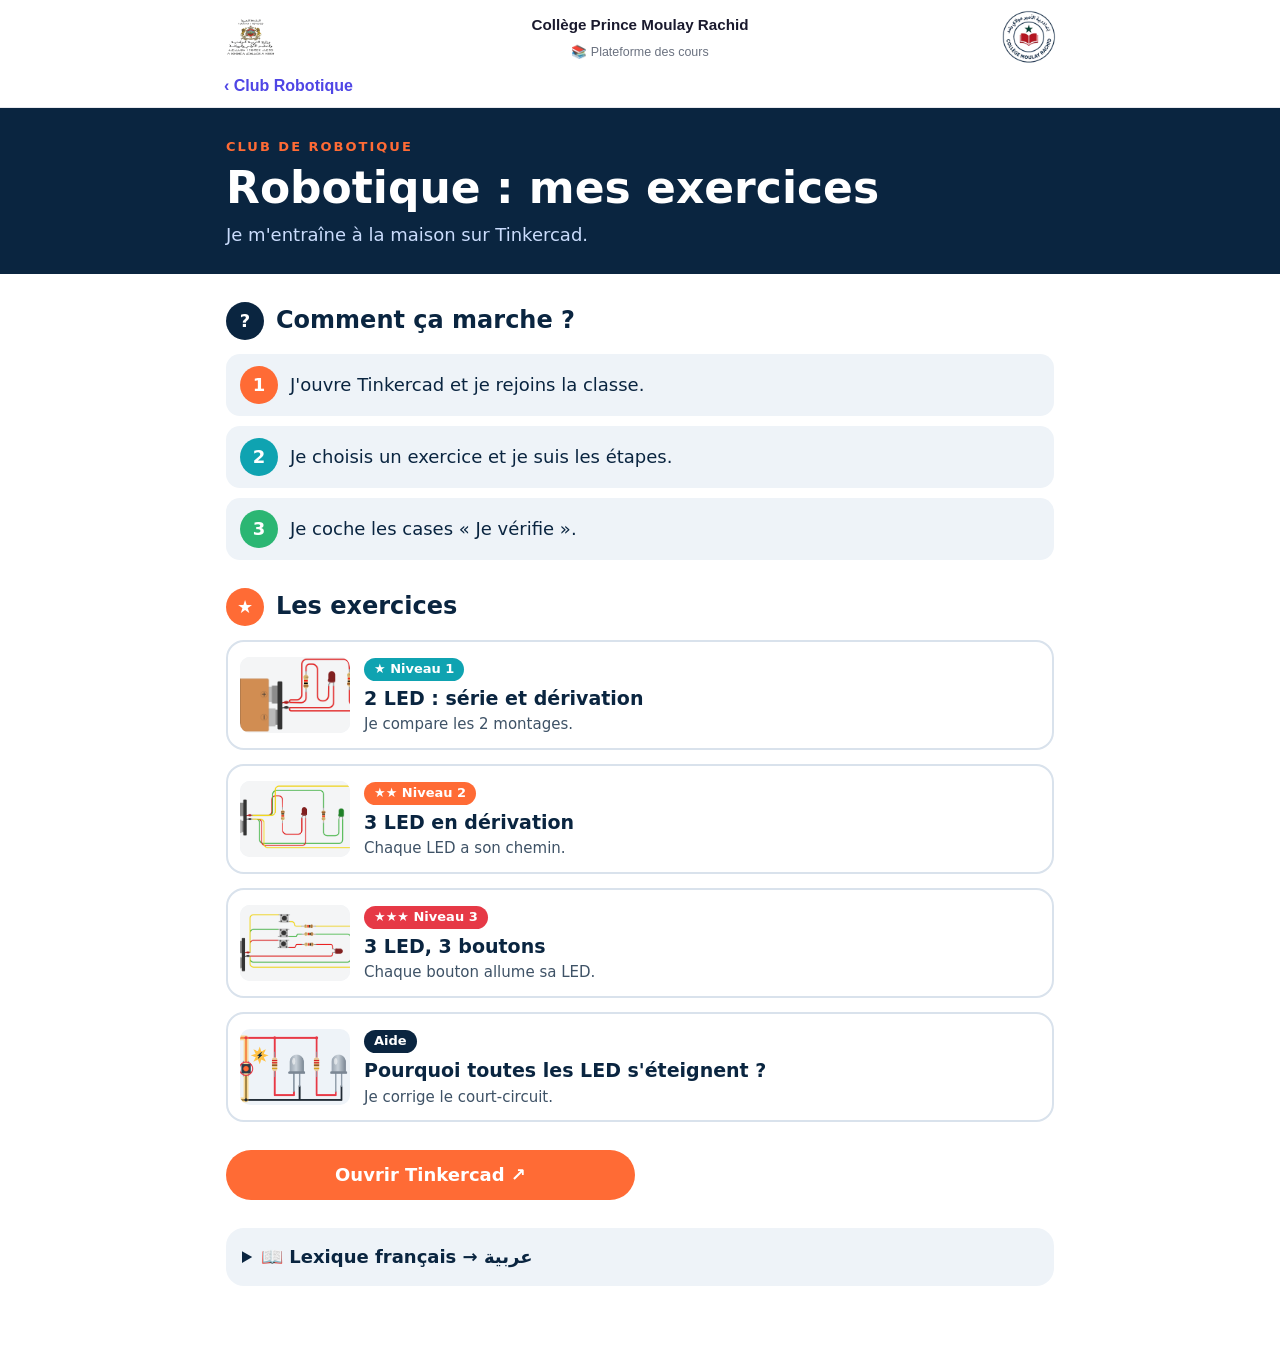
==== robotique/index.html @ fce48310 "Add Tinkercad exercise pages to Club Robotique Serve the robotique/ pages (levels 1 to 3 and the sho" ====
<!doctype html>
<html lang="fr">
<head>
<meta charset="utf-8">
<meta name="viewport" content="width=device-width, initial-scale=1">
<title>Robotique : mes exercices · Club de robotique</title>
<link rel="stylesheet" href="assets/robotique.css">
</head>
<body>
<style>
  .site-head { background: #fff; color: #1a1a2e; border-bottom: 1px solid #e8e9ee; font-family: -apple-system, BlinkMacSystemFont, "Segoe UI", Roboto, sans-serif; }
  .site-head .bar { display: flex; align-items: center; gap: 10px; padding: calc(10px + env(safe-area-inset-top, 0px)) 14px 10px; max-width: 860px; margin: 0 auto; text-decoration: none; color: inherit; }
  .site-head img { width: 54px; height: 54px; object-fit: contain; flex-shrink: 0; display: block; }
  .site-head .school { flex: 1; text-align: center; min-width: 0; }
  .site-head .college-name { font-size: 0.95rem; font-weight: 700; line-height: 1.2; }
  .site-head .app-title { font-size: 0.78rem; color: #6b7280; margin-top: 1px; }
  .site-head .site-back { display: block; max-width: 860px; margin: 0 auto; padding: 0 14px 10px; color: #4f46e5; font-weight: 600; font-size: 1rem; text-decoration: none; }
</style>
<div class="site-head">
  <a class="bar" href="../index.html">
    <img src="../assets/logo-ministere.png" alt="" onerror="this.style.visibility='hidden'">
    <span class="school">
      <span class="college-name">Collège Prince Moulay Rachid</span><br>
      <span class="app-title">📚 Plateforme des cours</span>
    </span>
    <img src="../assets/logo-college.png" alt="" onerror="this.style.visibility='hidden'">
  </a>
  <a class="site-back" href="../index.html#club">‹ Club Robotique</a>
</div>
<header class="rb-head"><div class="wrap">
  
  <div class="rb-kicker">Club de robotique</div>
  <h1>Robotique : mes exercices</h1>
  <p>Je m'entraîne à la maison sur Tinkercad.</p>
  
</div></header>
<main class="wrap">
<section class="rb-sec"><h2><span class="rb-num" style="background:var(--navy)">?</span>Comment ça marche ?</h2><div class="how"><div><span class="rb-num" style="background:var(--orange)">1</span><span>J'ouvre Tinkercad et je rejoins la classe.</span></div><div><span class="rb-num" style="background:var(--teal)">2</span><span>Je choisis un exercice et je suis les étapes.</span></div><div><span class="rb-num" style="background:var(--green)">3</span><span>Je coche les cases « Je vérifie ».</span></div></div></section><section class="rb-sec"><h2><span class="rb-num" style="background:var(--orange)">★</span>Les exercices</h2><div class="ex"><a href="niveau-1.html"><img src="img/modele-niveau1-derivation.png" alt="" loading="lazy"><div><span class="lvl" style="background:var(--teal)">★ Niveau 1</span><h3>2 LED : série et dérivation</h3><p>Je compare les 2 montages.</p></div></a><a href="niveau-2.html"><img src="img/modele-niveau2.png" alt="" loading="lazy"><div><span class="lvl" style="background:var(--orange)">★★ Niveau 2</span><h3>3 LED en dérivation</h3><p>Chaque LED a son chemin.</p></div></a><a href="niveau-3.html"><img src="img/modele-niveau3.png" alt="" loading="lazy"><div><span class="lvl" style="background:var(--red)">★★★ Niveau 3</span><h3>3 LED, 3 boutons</h3><p>Chaque bouton allume sa LED.</p></div></a><a href="aide-court-circuit.html"><img src="img/probleme-apres.png" alt="" loading="lazy"><div><span class="lvl" style="background:var(--navy)">Aide</span><h3>Pourquoi toutes les LED s'éteignent ?</h3><p>Je corrige le court-circuit.</p></div></a></div></section><div class="actions"><a class="btn orange" href="https://www.tinkercad.com/joinclass" target="_blank" rel="noopener">Ouvrir Tinkercad ↗</a></div>
<details class="lex"><summary>📖 Lexique français → عربية</summary><table><tr><td>La pile</td><td class="ar" lang="ar">العمود الكهربائي</td></tr><tr><td>Le + / le − de la pile</td><td class="ar" lang="ar">القطب الموجب / القطب السالب</td></tr><tr><td>La LED</td><td class="ar" lang="ar">الصمام الثنائي الباعث للضوء</td></tr><tr><td>La patte longue / courte</td><td class="ar" lang="ar">الرجل الطويلة / القصيرة</td></tr><tr><td>La résistance</td><td class="ar" lang="ar">المقاومة (الموصل الأومي)</td></tr><tr><td>Le bouton-poussoir</td><td class="ar" lang="ar">الزر الضاغط</td></tr><tr><td>Le fil</td><td class="ar" lang="ar">السلك الموصل</td></tr><tr><td>Circuit fermé / ouvert</td><td class="ar" lang="ar">دارة مغلقة / مفتوحة</td></tr><tr><td>En série</td><td class="ar" lang="ar">على التوالي</td></tr><tr><td>En dérivation</td><td class="ar" lang="ar">على التوازي</td></tr><tr><td>Le court-circuit</td><td class="ar" lang="ar">الدارة القصيرة</td></tr></table></details>
<nav class="pager"><span style="flex:1"></span><span style="flex:1"></span></nav>
</main>
<script src="assets/robotique.js"></script>
</body>
</html>
---- robotique/assets/robotique.css ----
/* Club de robotique — pages exercices (mobile d'abord) */
:root {
  --navy: #0A2540; --orange: #FF6B35; --teal: #0FA3B1; --green: #2BB673;
  --red: #E63946; --gold: #FFC145; --tint: #EEF3F8; --text2: #3E5266; --line: #D9E2EC;
  --radius: 18px;
  color-scheme: light;
}
* { box-sizing: border-box; }
html { -webkit-text-size-adjust: 100%; }
body {
  margin: 0; background: #FFFFFF; color: var(--navy);
  font-family: "Segoe UI", system-ui, -apple-system, Roboto, "Helvetica Neue", Arial, sans-serif;
  font-size: 18px; line-height: 1.45;
}
img { max-width: 100%; display: block; }
a { color: inherit; }
.wrap { max-width: 860px; margin: 0 auto; padding: 0 16px; }

/* En-tête */
.rb-head { background: var(--navy); color: #fff; padding: 20px 0 26px; }
.rb-back { display: inline-flex; align-items: center; gap: 6px; color: #CADCFC; text-decoration: none; font-size: 16px; padding: 6px 0; }
.rb-kicker { color: var(--orange); font-weight: 700; letter-spacing: 2px; font-size: 13px; margin-top: 10px; text-transform: uppercase; }
.rb-head h1 { font-size: clamp(28px, 7vw, 44px); line-height: 1.15; margin: 6px 0 8px; }
.rb-head p { color: #CADCFC; margin: 0; font-size: 18px; }
.rb-stars { display: inline-block; background: var(--orange); color: #fff; font-weight: 700; border-radius: 999px; padding: 4px 14px; font-size: 15px; margin-top: 14px; }

/* Sections */
.rb-sec { padding-top: 28px; }
.rb-sec h2 { display: flex; align-items: center; gap: 12px; font-size: 24px; margin: 0 0 14px; line-height: 1.2; }
.rb-num { width: 38px; height: 38px; border-radius: 50%; color: #fff; font-size: 18px; font-weight: 700; display: inline-flex; align-items: center; justify-content: center; flex: none; }
.card { background: var(--tint); border-radius: var(--radius); padding: 14px; }

/* Modèle (capture + étiquettes) */
.model { position: relative; border-radius: 12px; overflow: hidden; border: 2px solid var(--line); background: #F4F5F7; cursor: zoom-in; }
.model img { width: 100%; }
.tag {
  position: absolute; transform: translate(-50%, -50%); color: #fff; font-weight: 700;
  font-size: clamp(9px, 2.3vw, 15px); padding: .25em .7em; border-radius: 999px; white-space: nowrap;
  box-shadow: 0 2px 6px rgba(10,37,64,.25); pointer-events: none;
}
.zoom-hint { font-size: 14px; color: var(--text2); text-align: center; margin-top: 8px; }
.tip { margin-top: 10px; font-size: 17px; text-align: center; }
.tip b { color: var(--orange); }

/* Matériel */
.mats { display: grid; grid-template-columns: repeat(auto-fit, minmax(130px, 1fr)); gap: 10px; }
.mat { background: var(--tint); border-radius: 14px; padding: 14px 8px; text-align: center; }
.mat .q { font-size: 30px; font-weight: 800; color: var(--orange); line-height: 1; }
.mat .t { font-weight: 700; margin-top: 6px; font-size: 16px; line-height: 1.25; }

/* Étapes */
.steps { list-style: none; margin: 0; padding: 0; display: grid; gap: 10px; }
.steps li { background: #fff; border: 2px solid var(--line); border-radius: 14px; padding: 12px 14px; display: flex; gap: 12px; align-items: center; font-size: 18px; }
.steps .n { width: 36px; height: 36px; border-radius: 50%; color: #fff; font-weight: 700; display: inline-flex; align-items: center; justify-content: center; flex: none; background: var(--c, var(--teal)); }
.steps li.ok { background: var(--green); border-color: var(--green); color: #fff; }
.steps li.ok .n { background: #fff; color: var(--green); }
/* mode une étape à la fois */
.stepper .steps li { display: none; font-size: 21px; padding: 20px 16px; min-height: 110px; }
.stepper .steps li.on { display: flex; }
.stepbar { display: flex; align-items: center; gap: 10px; margin-top: 12px; }
.stepbar button, .btn {
  font: inherit; font-weight: 700; border: 0; border-radius: 999px; padding: 12px 18px; cursor: pointer;
  background: var(--navy); color: #fff; min-height: 48px;
}
.stepbar button[disabled] { opacity: .35; cursor: default; }
.stepbar .prog { flex: 1; height: 8px; background: var(--line); border-radius: 99px; overflow: hidden; }
.stepbar .prog i { display: block; height: 100%; background: var(--orange); width: 0; transition: width .25s; }
.stepcount { text-align: center; font-size: 15px; color: var(--text2); margin-top: 8px; }
.toggle { background: none; border: 0; color: var(--teal); font: inherit; font-weight: 700; text-decoration: underline; cursor: pointer; padding: 8px 0; }

/* Messages */
.key { margin-top: 12px; border-radius: 14px; padding: 12px 16px; font-weight: 700; color: #fff; text-align: center; }
.rule { background: var(--navy); color: #fff; border-radius: var(--radius); padding: 16px 18px; display: flex; gap: 14px; align-items: center; }
.rule .i { width: 40px; height: 40px; border-radius: 50%; background: var(--red); font-weight: 800; font-size: 22px; display: inline-flex; align-items: center; justify-content: center; flex: none; }
.rule b { color: var(--gold); }
.chain { display: flex; flex-wrap: wrap; align-items: center; gap: 6px; margin-top: 12px; }
.chip { border-radius: 999px; padding: 8px 14px; color: #fff; font-weight: 700; font-size: 16px; }
.arrow { color: var(--orange); font-weight: 800; }

/* Tableau comparatif */
.cmp { width: 100%; border-collapse: separate; border-spacing: 0 8px; font-size: 16px; }
.cmp th { color: #fff; padding: 10px 8px; font-size: 15px; }
.cmp td { background: var(--tint); padding: 12px 8px; text-align: center; }
.cmp td:first-child { text-align: left; font-weight: 700; border-radius: 12px 0 0 12px; }
.cmp td:last-child { border-radius: 0 12px 12px 0; }
.reveal { font-weight: 700; }
.reveal.hide { color: transparent; background: repeating-linear-gradient(45deg,#D9E2EC 0 6px,#E9EEF4 6px 12px); border-radius: 8px; }

/* Je vérifie */
.check { list-style: none; margin: 0; padding: 0; display: grid; gap: 10px; }
.check label { display: flex; gap: 14px; align-items: center; background: var(--tint); border-radius: 14px; padding: 14px 16px; cursor: pointer; font-size: 18px; min-height: 56px; }
.check input { width: 28px; height: 28px; accent-color: var(--green); flex: none; }
.check input:checked + span { color: var(--green); font-weight: 700; }
.bravo { display: none; margin-top: 12px; background: var(--green); color: #fff; border-radius: 14px; padding: 14px; text-align: center; font-weight: 700; font-size: 20px; }
.bravo.on { display: block; }

/* Boutons d'action */
.actions { display: grid; gap: 10px; margin-top: 28px; }
.btn { display: flex; align-items: center; justify-content: center; gap: 8px; text-decoration: none; text-align: center; }
.btn.orange { background: var(--orange); }
.btn.red { background: var(--red); }
.btn.ghost { background: #fff; color: var(--navy); border: 2px solid var(--navy); }

/* Lexique */
details.lex { margin-top: 28px; background: var(--tint); border-radius: var(--radius); padding: 4px 16px; }
details.lex summary { font-weight: 700; padding: 12px 0; cursor: pointer; font-size: 18px; }
.lex table { width: 100%; border-collapse: collapse; margin-bottom: 12px; font-size: 16px; }
.lex td { padding: 8px 4px; border-top: 1px solid var(--line); }
.lex td.ar { direction: rtl; text-align: right; font-size: 18px; font-family: "Noto Naskh Arabic", "Segoe UI", Tahoma, sans-serif; }

/* Navigation bas de page */
.pager { display: flex; gap: 10px; margin: 28px 0 40px; }
.pager a { flex: 1; text-decoration: none; background: var(--tint); border-radius: 14px; padding: 12px 14px; font-weight: 700; font-size: 16px; }
.pager a.next { text-align: right; }
.pager small { display: block; color: var(--text2); font-weight: 400; font-size: 13px; }

/* Index : cartes */
.how { display: grid; gap: 10px; }
.how div { display: flex; gap: 12px; align-items: center; background: var(--tint); border-radius: 14px; padding: 12px 14px; }
.ex { display: grid; gap: 14px; }
.ex a { display: flex; gap: 14px; align-items: center; text-decoration: none; background: #fff; border: 2px solid var(--line); border-radius: var(--radius); padding: 12px; }
.ex img { width: 110px; height: 76px; object-fit: cover; object-position: 72% 50%; border-radius: 10px; flex: none; background: var(--tint); }
.ex .lvl { font-size: 13px; font-weight: 700; color: #fff; border-radius: 999px; padding: 2px 10px; display: inline-block; }
.ex h3 { margin: 4px 0 2px; font-size: 19px; }
.ex p { margin: 0; color: var(--text2); font-size: 15px; }

/* Visionneuse */
.lightbox { position: fixed; inset: 0; background: rgba(10,37,64,.92); display: none; z-index: 1000; overflow: auto; }
.lightbox.on { display: block; }
.lightbox img { width: max(100%, 1100px); max-width: none; margin: 60px auto 20px; background: #fff; }
.lightbox button { position: fixed; top: 12px; right: 12px; font-size: 18px; }

@media (min-width: 700px) {
  .actions { grid-template-columns: 1fr 1fr; }
  .steps.two { grid-template-columns: 1fr 1fr; }
}
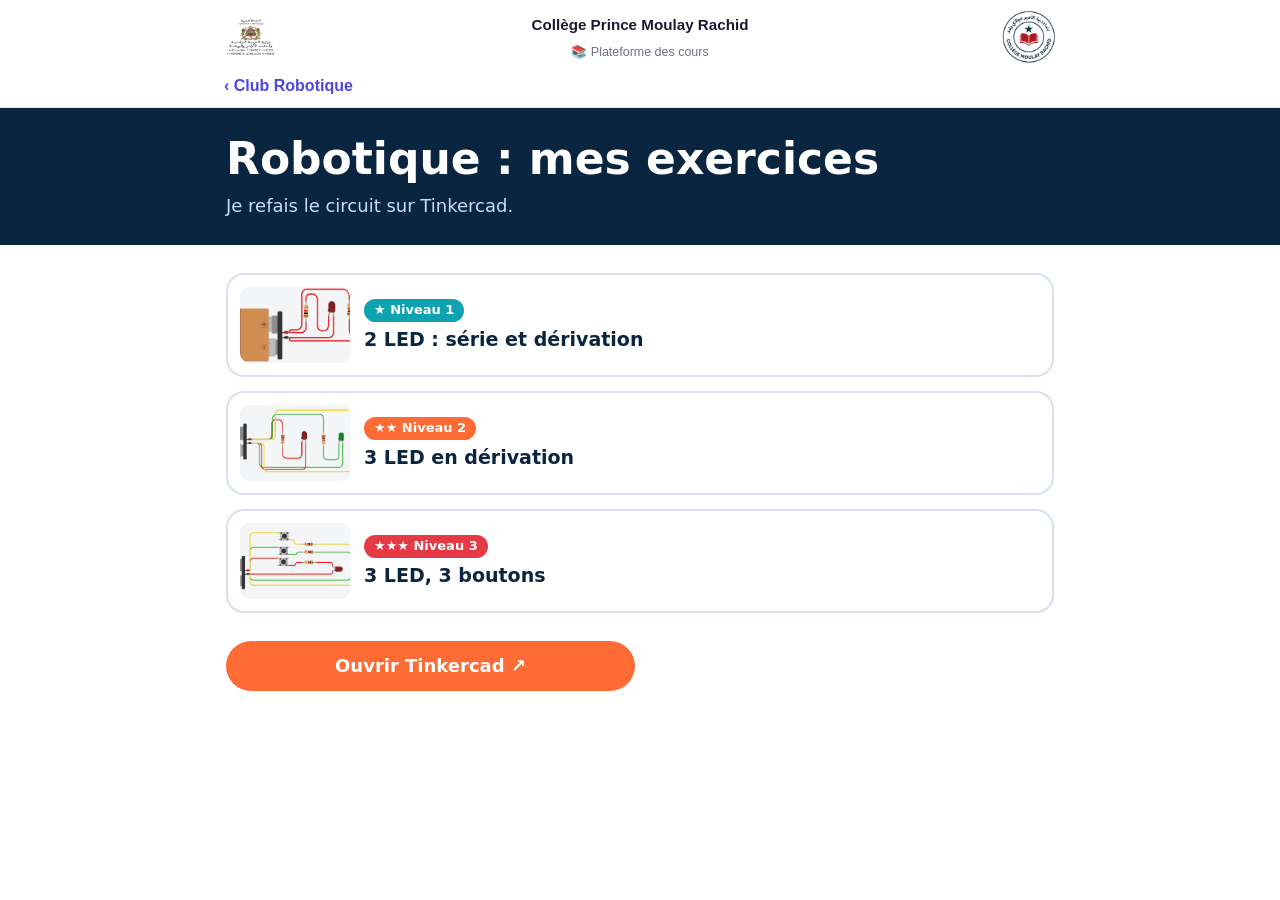
==== commit 4f6c0a26: "Simplify the robotics exercise pages Keep only the model, short visible steps and the Tinkercad butt" ====
--- a/robotique/index.html
+++ b/robotique/index.html
@@ -3,8 +3,16 @@
 <head>
 <meta charset="utf-8">
 <meta name="viewport" content="width=device-width, initial-scale=1">
-<title>Robotique : mes exercices · Club de robotique</title>
+<title>Robotique : mes exercices · Club de robotique</title>
 <link rel="stylesheet" href="assets/robotique.css">
+<style>
+  .simple-steps { list-style: none; margin: 0; padding: 0; display: grid; gap: 10px; }
+  .simple-steps li { background: #fff; border: 2px solid var(--line); border-radius: 14px; padding: 12px 14px; display: flex; gap: 12px; align-items: center; font-size: 18px; }
+  .simple-steps .n { width: 36px; height: 36px; border-radius: 50%; color: #fff; font-weight: 700; display: inline-flex; align-items: center; justify-content: center; flex: none; background: var(--teal); }
+  .simple-steps li.go { background: var(--green); border-color: var(--green); color: #fff; font-weight: 700; }
+  .simple-steps li.go .n { background: #fff; color: var(--green); }
+  .warn { margin-top: 12px; background: #FDECEE; color: #9B1C26; border-radius: 14px; padding: 12px 14px; font-weight: 700; }
+</style>
 </head>
 <body>
 <style>
@@ -29,15 +37,17 @@
 </div>
 <header class="rb-head"><div class="wrap">
   
-  <div class="rb-kicker">Club de robotique</div>
-  <h1>Robotique : mes exercices</h1>
-  <p>Je m'entraîne à la maison sur Tinkercad.</p>
-  
+  <h1>Robotique : mes exercices</h1>
+  <p>Je refais le circuit sur Tinkercad.</p>
 </div></header>
 <main class="wrap">
-<section class="rb-sec"><h2><span class="rb-num" style="background:var(--navy)">?</span>Comment ça marche ?</h2><div class="how"><div><span class="rb-num" style="background:var(--orange)">1</span><span>J'ouvre Tinkercad et je rejoins la classe.</span></div><div><span class="rb-num" style="background:var(--teal)">2</span><span>Je choisis un exercice et je suis les étapes.</span></div><div><span class="rb-num" style="background:var(--green)">3</span><span>Je coche les cases « Je vérifie ».</span></div></div></section><section class="rb-sec"><h2><span class="rb-num" style="background:var(--orange)">★</span>Les exercices</h2><div class="ex"><a href="niveau-1.html"><img src="img/modele-niveau1-derivation.png" alt="" loading="lazy"><div><span class="lvl" style="background:var(--teal)">★ Niveau 1</span><h3>2 LED : série et dérivation</h3><p>Je compare les 2 montages.</p></div></a><a href="niveau-2.html"><img src="img/modele-niveau2.png" alt="" loading="lazy"><div><span class="lvl" style="background:var(--orange)">★★ Niveau 2</span><h3>3 LED en dérivation</h3><p>Chaque LED a son chemin.</p></div></a><a href="niveau-3.html"><img src="img/modele-niveau3.png" alt="" loading="lazy"><div><span class="lvl" style="background:var(--red)">★★★ Niveau 3</span><h3>3 LED, 3 boutons</h3><p>Chaque bouton allume sa LED.</p></div></a><a href="aide-court-circuit.html"><img src="img/probleme-apres.png" alt="" loading="lazy"><div><span class="lvl" style="background:var(--navy)">Aide</span><h3>Pourquoi toutes les LED s'éteignent ?</h3><p>Je corrige le court-circuit.</p></div></a></div></section><div class="actions"><a class="btn orange" href="https://www.tinkercad.com/joinclass" target="_blank" rel="noopener">Ouvrir Tinkercad ↗</a></div>
-<details class="lex"><summary>📖 Lexique français → عربية</summary><table><tr><td>La pile</td><td class="ar" lang="ar">العمود الكهربائي</td></tr><tr><td>Le + / le − de la pile</td><td class="ar" lang="ar">القطب الموجب / القطب السالب</td></tr><tr><td>La LED</td><td class="ar" lang="ar">الصمام الثنائي الباعث للضوء</td></tr><tr><td>La patte longue / courte</td><td class="ar" lang="ar">الرجل الطويلة / القصيرة</td></tr><tr><td>La résistance</td><td class="ar" lang="ar">المقاومة (الموصل الأومي)</td></tr><tr><td>Le bouton-poussoir</td><td class="ar" lang="ar">الزر الضاغط</td></tr><tr><td>Le fil</td><td class="ar" lang="ar">السلك الموصل</td></tr><tr><td>Circuit fermé / ouvert</td><td class="ar" lang="ar">دارة مغلقة / مفتوحة</td></tr><tr><td>En série</td><td class="ar" lang="ar">على التوالي</td></tr><tr><td>En dérivation</td><td class="ar" lang="ar">على التوازي</td></tr><tr><td>Le court-circuit</td><td class="ar" lang="ar">الدارة القصيرة</td></tr></table></details>
-<nav class="pager"><span style="flex:1"></span><span style="flex:1"></span></nav>
+<section class="rb-sec"><div class="ex">
+<a href="niveau-1.html"><img src="img/modele-niveau1-derivation.png" alt=""><div><span class="lvl" style="background:var(--teal)">★ Niveau 1</span><h3>2 LED : série et dérivation</h3></div></a>
+<a href="niveau-2.html"><img src="img/modele-niveau2.png" alt=""><div><span class="lvl" style="background:var(--orange)">★★ Niveau 2</span><h3>3 LED en dérivation</h3></div></a>
+<a href="niveau-3.html"><img src="img/modele-niveau3.png" alt=""><div><span class="lvl" style="background:var(--red)">★★★ Niveau 3</span><h3>3 LED, 3 boutons</h3></div></a>
+</div></section>
+<div class="actions"><a class="btn orange" href="https://www.tinkercad.com/joinclass" target="_blank" rel="noopener">Ouvrir Tinkercad ↗</a></div>
+<nav class="pager"><span style="flex:1"></span></nav>
 </main>
 <script src="assets/robotique.js"></script>
 </body>
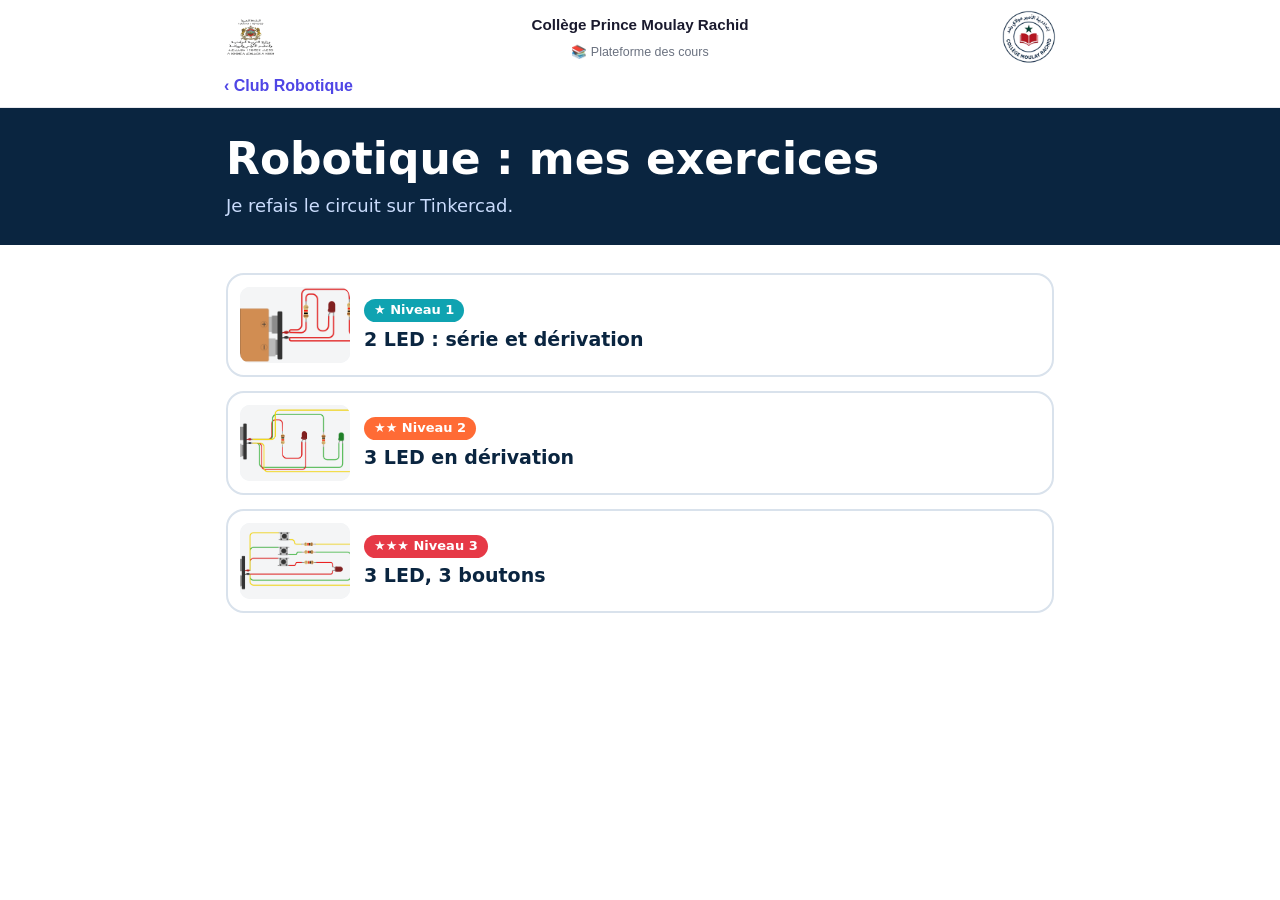
==== commit 640ad985: "Remove the Tinkercad button from the exercise list page Co-Authored-By: Claude Opus 5.5 <noreply@ant" ====
--- a/robotique/index.html
+++ b/robotique/index.html
@@ -46,7 +46,6 @@
 <a href="niveau-2.html"><img src="img/modele-niveau2.png" alt=""><div><span class="lvl" style="background:var(--orange)">★★ Niveau 2</span><h3>3 LED en dérivation</h3></div></a>
 <a href="niveau-3.html"><img src="img/modele-niveau3.png" alt=""><div><span class="lvl" style="background:var(--red)">★★★ Niveau 3</span><h3>3 LED, 3 boutons</h3></div></a>
 </div></section>
-<div class="actions"><a class="btn orange" href="https://www.tinkercad.com/joinclass" target="_blank" rel="noopener">Ouvrir Tinkercad ↗</a></div>
 <nav class="pager"><span style="flex:1"></span></nav>
 </main>
 <script src="assets/robotique.js"></script>
